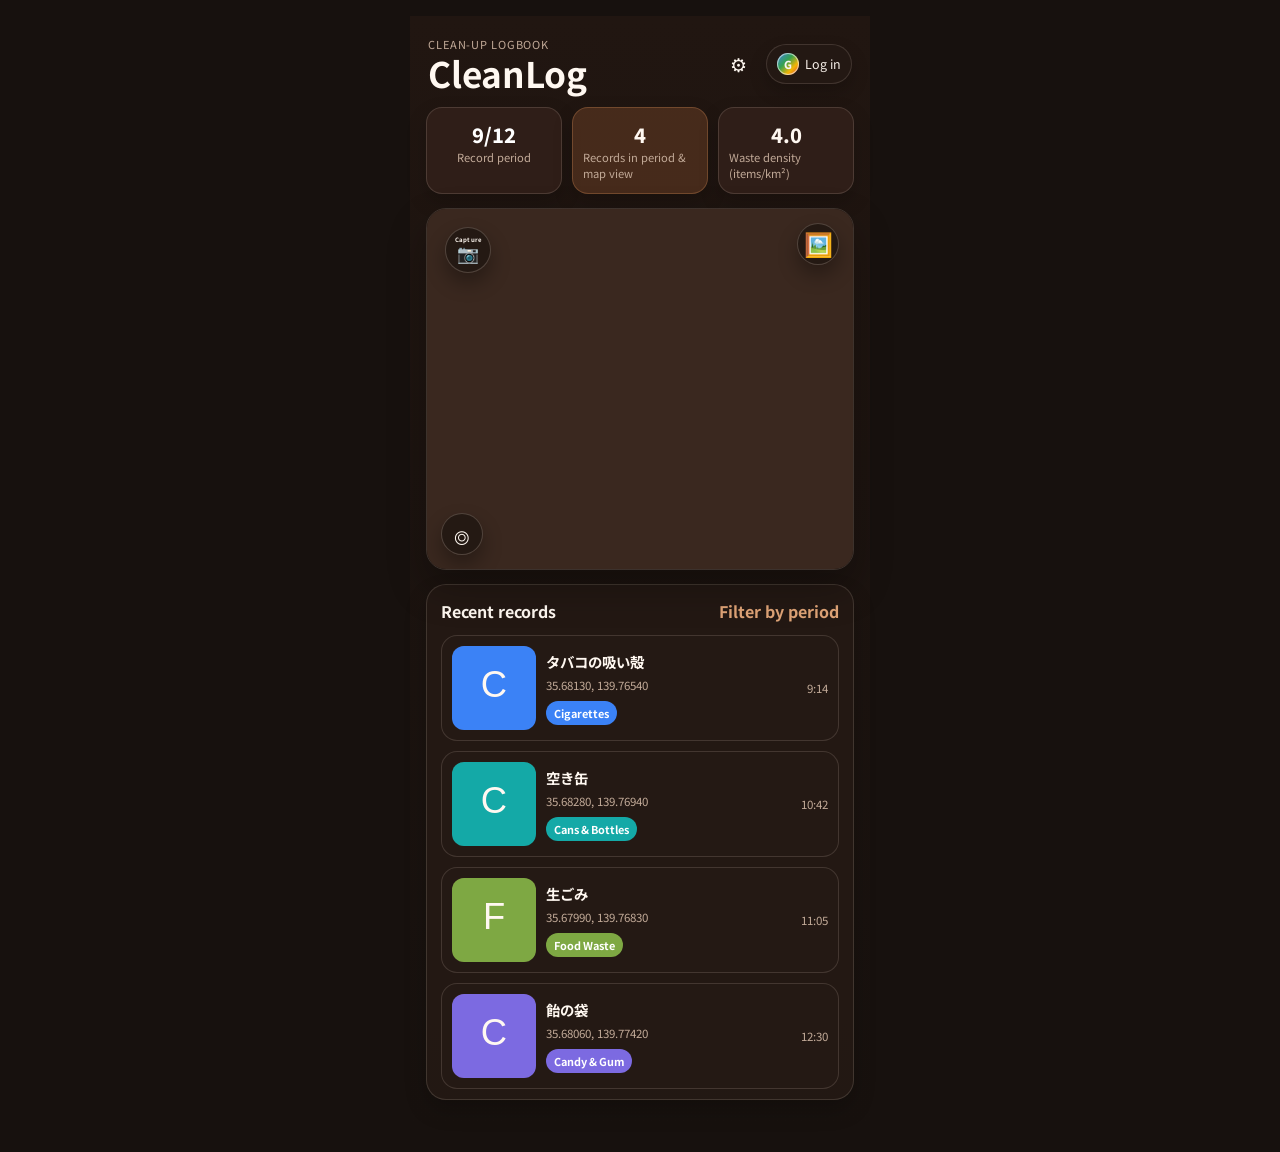
==== index.html @ 52cfd4c0 "Add a privacy policy page for the Google OAuth consent screen The consent screen's home page and pri" ====
<!DOCTYPE html>
<html lang="ja">
  <head>
    <meta charset="UTF-8" />
    <meta name="viewport" content="width=device-width, initial-scale=1.0, maximum-scale=1.0, user-scalable=no, viewport-fit=cover" />
    <title>CleanLog</title>
    <meta
      name="description"
      content="ごみ拾い記録をマップと写真で残す、スマホ向けのモバイルファーストアプリ"
    />
    <link rel="preconnect" href="https://fonts.googleapis.com" />
    <link rel="preconnect" href="https://fonts.gstatic.com" crossorigin />
    <link href="https://fonts.googleapis.com/css2?family=Noto+Sans+JP:wght@400;500;700;800&display=swap" rel="stylesheet" />
    <link
      rel="stylesheet"
      href="https://unpkg.com/leaflet@1.9.4/dist/leaflet.css"
      integrity="sha256-p4NxAoJBhIIN+hmNHrzRCf9tD/miZyoHS5obTRR9BMY="
      crossorigin=""
    />
    <link rel="stylesheet" href="styles.css" />
    <link rel="manifest" href="manifest.json" />
    <link rel="icon" type="image/png" sizes="32x32" href="icons/icon-32.png" />
    <link rel="apple-touch-icon" href="icons/icon-180.png" />
    <meta name="theme-color" content="#17110e" />
  </head>
  <body>
    <div class="app-shell">
      <header class="topbar">
        <div>
          <p class="eyebrow">ゴミ拾い記録帳</p>
          <h1>CleanLog</h1>
        </div>
        <div class="topbar-actions">
          <button id="settingsButton" class="icon-button" type="button" aria-label="設定を開く" title="設定">⚙</button>
          <button id="googleLoginButton" class="google-button" type="button">
            <span class="google-mark" aria-label="Google logo">
              <span class="google-mark-inner">G</span>
            </span>
            <span id="googleLoginText">ログイン</span>
          </button>
        </div>
      </header>

      <section class="summary-bar">
        <button id="dateRangeButton" class="summary-item summary-button" type="button" aria-label="期間を選択">
          <span id="dateRangeValue" class="value">9/12</span>
          <span class="label">記録期間</span>
        </button>
        <div class="summary-item accent">
          <span id="rangeCountValue" class="value">4</span>
          <span class="label">期間/地図中の数</span>
        </div>
        <div class="summary-item">
          <span id="densityValue" class="value">0.0</span>
          <span class="label">ごみ密度 (個/km²)</span>
        </div>
      </section>

      <section class="map-panel">
        <div id="map" aria-label="ごみ分布マップ"></div>
        <button id="addRecordButton" class="fab" type="button" aria-label="新しい記録を追加" title="新しい記録を追加">
          <span id="addRecordLabel" class="fab-label" aria-hidden="true">撮影</span>
          <span class="fab-icon" aria-hidden="true">📷</span>
        </button>
        <button id="locateButton" class="locate-button" type="button" aria-label="現在地を表示" title="現在地を表示">
          <span aria-hidden="true">⌾</span>
        </button>
        <button id="albumButton" class="album-button" type="button" aria-label="アルバムから写真を選択" title="アルバムから写真を選択">
          <span aria-hidden="true">🖼️</span>
        </button>
        <input id="albumInput" class="hidden-file-input" type="file" accept="image/*" />
      </section>

      <section class="list-panel">
        <div class="section-header compact">
          <h2>最近の記録</h2>
          <button type="button" class="text-button">期間指定</button>
        </div>
        <div id="recordList" class="record-list" aria-live="polite"></div>
      </section>
    </div>

    <aside id="detailSheet" class="detail-sheet hidden" aria-live="polite" aria-label="記録詳細">
      <div class="detail-sheet-header">
        <button id="closeDetail" class="close-detail" type="button" aria-label="閉じる">×</button>
      </div>
      <img id="detailImage" class="detail-image" src="" alt="ごみの写真" />
      <div class="detail-content">
        <span id="detailCategoryBadge" class="record-badge detail-badge">カテゴリ</span>
        <h3 id="detailTitle">記録タイトル</h3>
        <p id="detailPlace" class="detail-place">場所</p>
        <div class="detail-meta">
          <span id="detailDate">2026/09/12</span>
          <span id="detailTime">12:30</span>
        </div>
        <p id="detailNotes" class="detail-notes">
          写真と位置情報を元に、ゴミの状態と種類を記録しています。
        </p>
        <div class="detail-actions">
          <button id="editDetailButton" type="button" class="secondary-button">編集</button>
          <button id="deleteDetailButton" type="button" class="danger-button">削除</button>
        </div>
        <div id="detailEditForm" class="detail-edit-form hidden">
          <label class="field">
            <span id="detailCategoryLabel">種類</span>
            <select id="detailCategoryInput"></select>
          </label>
          <div class="datetime-location-row">
            <label class="field datetime-location-field">
              <span id="detailDateTimeLabel">撮影日時</span>
              <input id="detailDateTimeInput" type="datetime-local" />
            </label>
            <button id="useCurrentLocationForDetailButton" type="button" class="secondary-button datetime-location-button">現在位置を記録</button>
          </div>
          <p id="detailLocationStatusText" class="location-status hidden" role="status"></p>
          <div class="detail-edit-actions">
            <button id="updateDetailButton" type="button" class="primary-button">更新</button>
            <button id="cancelDetailEditButton" type="button" class="secondary-button">キャンセル</button>
          </div>
        </div>
      </div>
    </aside>

    <div id="recordModal" class="record-modal hidden" aria-modal="true" role="dialog" aria-labelledby="recordModalTitle">
      <div class="record-modal-card">
        <div class="record-modal-header">
          <h3 id="recordModalTitle">新しいごみ記録</h3>
          <button id="closeRecordModal" type="button" class="close-detail" aria-label="閉じる">×</button>
        </div>

        <form id="recordForm" class="record-form">
          <label class="field">
            <span>写真</span>
            <input id="photoInput" type="file" accept="image/*" capture="environment" />
            <img id="photoPreview" class="photo-preview hidden" src="" alt="撮影した写真のサムネイル" />
            <p id="locationHintText" class="location-hint">正確な位置情報が必要な場合は、端末のカメラアプリで撮影してから、地図上の🖼️ボタン(アルバムから選択)でその写真を選んでください。</p>
          </label>

          <label class="field">
            <span>種類</span>
            <select id="recordCategory">
              <option value="">種類を選択</option>
              <option value="tobacco">タバコ</option>
              <option value="can">缶・瓶</option>
              <option value="foodWaste">生ごみ</option>
              <option value="toy">おもちゃ</option>
              <option value="fireworks">花火</option>
              <option value="crumbs">食べかす</option>
              <option value="candy">飴・ガム</option>
            </select>
          </label>

          <div class="datetime-location-row">
            <label class="field datetime-location-field">
              <span>撮影日時</span>
              <input id="recordDateTime" type="datetime-local" />
            </label>
            <button id="useCurrentLocationForRecordButton" type="button" class="secondary-button datetime-location-button hidden">現在位置を記録</button>
          </div>
          <p id="locationStatusText" class="location-status hidden" role="status"></p>

          <div class="field">
            <span>保存先</span>
            <div class="drive-pill">Google Drive の CleanLog フォルダー</div>
          </div>

          <button id="saveRecordButton" type="submit" class="primary-button">Drive に保存</button>
        </form>
      </div>
    </div>

    <div id="accountModal" class="record-modal hidden" aria-modal="true" role="dialog" aria-labelledby="accountModalTitle">
      <div class="record-modal-card">
        <div class="record-modal-header">
          <h3 id="accountModalTitle">アカウント</h3>
          <button id="closeAccountModal" type="button" class="close-detail" aria-label="閉じる">×</button>
        </div>

        <p id="accountModalEmail" class="account-email"></p>

        <div class="account-actions">
          <button id="switchAccountButton" type="button" class="secondary-button">アカウントを切り替え</button>
          <button id="signOutButton" type="button" class="danger-button">ログアウト</button>
        </div>
      </div>
    </div>

    <div id="dateRangeModal" class="record-modal hidden" aria-modal="true" role="dialog" aria-labelledby="dateRangeTitle">
      <div class="record-modal-card">
        <div class="record-modal-header">
          <h3 id="dateRangeTitle">期間を選択</h3>
          <button id="closeDateRangeModal" type="button" class="close-detail" aria-label="閉じる">×</button>
        </div>

        <form id="dateRangeForm" class="record-form">
          <label class="field">
            <span>開始日</span>
            <input id="startDateInput" type="text" inputmode="numeric" readonly aria-label="開始日" />
            <div id="startCalendar" class="date-calendar hidden" role="dialog" aria-label="開始日のカレンダー"></div>
          </label>

          <label class="field">
            <span>終了日</span>
            <input id="endDateInput" type="text" inputmode="numeric" readonly aria-label="終了日" />
            <div id="endCalendar" class="date-calendar hidden" role="dialog" aria-label="終了日のカレンダー"></div>
          </label>

          <button type="submit" class="primary-button">この期間で表示</button>
        </form>
      </div>
    </div>

    <div id="settingsModal" class="record-modal hidden" aria-modal="true" role="dialog" aria-labelledby="settingsTitle">
      <div class="record-modal-card settings-card">
        <div class="record-modal-header">
          <div>
            <p class="eyebrow">CleanLog</p>
            <h3 id="settingsTitle">設定</h3>
          </div>
          <button id="closeSettingsModal" type="button" class="close-detail" aria-label="設定を閉じる">×</button>
        </div>

        <section class="settings-section language-section" aria-labelledby="languageSettingsTitle">
          <div class="section-header compact">
            <h4 id="languageSettingsTitle">言語/Language</h4>
            <select id="languageSelect" class="language-select" aria-label="言語/Language">
              <option value="ja">日本語</option>
              <option value="en">English</option>
            </select>
          </div>
        </section>

        <section class="settings-section" aria-labelledby="categorySettingsTitle">
          <div class="section-header compact">
            <h4 id="categorySettingsTitle">ごみの種類</h4>
            <span id="categoryCount" class="settings-count">7種類</span>
          </div>
          <div id="settingsCategoryList" class="settings-category-list"></div>
        </section>

        <form id="categoryForm" class="category-form">
          <label class="field">
            <span>新しい種類</span>
            <input id="categoryNameInput" type="text" maxlength="20" placeholder="例：段ボール" required />
          </label>
          <label class="color-field">
            <span>色</span>
            <input id="categoryColorInput" type="color" value="#a86b43" />
          </label>
          <button type="submit" class="primary-button">種類を追加</button>
        </form>

        <section class="settings-section install-section" aria-labelledby="installSettingsTitle">
          <h4 id="installSettingsTitle">デバイスへのインストール方法</h4>
          <p id="installDescription" class="install-description">下のQRコードをスマートフォンで読み取ってアクセスしてください。</p>
          <div class="qr-wrap">
            <img id="installQrCode" class="install-qr" src="" alt="アクセス先のQRコード" />
          </div>
          <p id="installUrl" class="install-url"></p>
          <div class="install-guide">
            <div class="install-guide-item">
              <strong id="androidInstallTitle">Android</strong>
              <p id="androidInstallText">Chromeでアクセスし、メニューから「ホーム画面に追加」または「アプリをインストール」を選択してください。</p>
            </div>
            <div class="install-guide-item">
              <strong id="iosInstallTitle">iPhone / iPad</strong>
              <p id="iosInstallText">Safariでアクセスし、共有ボタンから「ホーム画面に追加」を選択してください。</p>
            </div>
          </div>
        </section>

        <p class="privacy-link-row">
          <a id="privacyPolicyLink" class="privacy-link" href="privacy.html">プライバシーポリシー</a>
        </p>
      </div>
    </div>

    <script src="https://accounts.google.com/gsi/client" async defer></script>
    <script
      src="https://unpkg.com/leaflet@1.9.4/dist/leaflet.js"
      integrity="sha256-20nQCchB9co0qIjJZRGuk2/Z9VM+kNiyxNV1lvTlZBo="
      crossorigin=""
    ></script>
    <script src="https://cdn.jsdelivr.net/npm/exifr@7.1.3/dist/lite.umd.js"></script>
    <script src="app.js"></script>
  </body>
</html>
---- styles.css ----
:root {
  --surface: #241914;
  --text: #fff8f1;
  --muted: #c2aa98;
  --line: rgba(255, 235, 218, 0.14);
  --green: #a86b43;
  --green-strong: #74452e;
  --green-soft: rgba(133, 78, 43, 0.3);
  --shadow: 0 18px 38px rgba(0, 0, 0, 0.28);
  --danger: #e56d53;
  --amber: #e1a43a;
  --panel-radius: 20px;
}

* {
  box-sizing: border-box;
}

html {
  background: linear-gradient(180deg, #17110e 0%, #261812 100%);
  overflow-x: hidden;
}

body {
  margin: 0;
  font-family: "Noto Sans JP", sans-serif;
  background: #17110e;
  color: var(--text);
  overflow-x: hidden;
}

button {
  font: inherit;
}

.app-shell {
  width: min(100%, 460px);
  min-height: 100vh;
  margin: 0 auto;
  padding: max(16px, env(safe-area-inset-top)) 16px max(28px, env(safe-area-inset-bottom));
  background: linear-gradient(180deg, #211611 0%, #17110e 100%);
  display: flex;
  flex-direction: column;
  gap: 14px;
}

.app-shell > * {
  /* Flex items default to min-width: auto, which lets a child's own
     content (e.g. nested grid text) force it wider than the viewport
     instead of shrinking to fit. */
  min-width: 0;
}

.topbar {
  min-width: 0;
  display: grid;
  grid-template-columns: minmax(0, 1fr) minmax(0, auto);
  align-items: center;
  padding: 4px 2px 0;
}

.topbar > div:first-child {
  min-width: 0;
}

.topbar-actions {
  min-width: 0;
  flex: 0 1 auto;
  display: flex;
  align-items: center;
  gap: 8px;
}

.icon-button {
  width: 40px;
  height: 40px;
  border: none;
  border-radius: 0;
  background: transparent;
  color: var(--text);
  font-size: 1.2rem;
  line-height: 1;
  cursor: pointer;
}

.icon-button:hover,
.icon-button:focus-visible {
  background: transparent;
  color: #e0a477;
}

.eyebrow {
  margin: 0;
  font-size: 11px;
  letter-spacing: 0.08em;
  color: var(--muted);
  text-transform: uppercase;
}

h1 {
  min-width: 0;
  white-space: nowrap;
  margin: 2px 0 0;
  font-size: clamp(1.45rem, 4vw, 2.2rem);
  line-height: 1.1;
}

.google-button {
  flex: 0 1 auto;
  min-width: 0;
  border: 1px solid var(--line);
  background: var(--surface);
  color: var(--text);
  border-radius: 999px;
  padding: 8px 10px;
  display: inline-flex;
  align-items: center;
  gap: 6px;
  font-size: 0.78rem;
  white-space: nowrap;
  box-shadow: 0 8px 18px rgba(0, 0, 0, 0.2);
}

#googleLoginText {
  min-width: 0;
  overflow: hidden;
  text-overflow: ellipsis;
}

.google-mark {
  width: 22px;
  height: 22px;
  display: inline-flex;
  align-items: center;
  justify-content: center;
  border-radius: 50%;
  background: linear-gradient(135deg, #4285f4, #34a853 40%, #fbbc05 70%, #ea4335);
  box-shadow: inset 0 0 0 1px rgba(255,255,255,0.6);
}

.google-mark-inner {
  color: white;
  font-weight: 800;
  font-size: 11px;
  line-height: 1;
}

.summary-bar {
  display: grid;
  grid-template-columns: repeat(3, minmax(0, 1fr));
  gap: 10px;
}

.summary-item {
  background: rgba(48, 32, 25, 0.96);
  border: 1px solid var(--line);
  border-radius: 16px;
  padding: 12px 10px;
  display: flex;
  flex-direction: column;
  align-items: center;
  box-shadow: 0 8px 20px rgba(0, 0, 0, 0.18);
}

.summary-button {
  border: 1px solid var(--line);
  background: rgba(48, 32, 25, 0.96);
  color: #ffffff;
  cursor: pointer;
}

.summary-item.accent {
  background: rgba(113, 67, 40, 0.48);
  border-color: rgba(190, 125, 79, 0.36);
}

.value {
  font-size: 1.25rem;
  font-weight: 800;
}

.label {
  font-size: 0.7rem;
  color: var(--muted);
}

.map-panel {
  position: relative;
  border-radius: var(--panel-radius);
  overflow: hidden;
  box-shadow: var(--shadow);
  border: 1px solid var(--line);
  min-height: 360px;
}

#map {
  height: 360px;
  width: 100%;
  background: #3a281f;
}

.leaflet-control-attribution {
  font-size: 10px;
}

.fab {
  position: absolute;
  left: 18px;
  top: 18px;
  width: 46px;
  height: 46px;
  border: 1px solid rgba(255, 235, 218, 0.2);
  border-radius: 50%;
  background: rgba(36, 25, 20, 0.94);
  color: #fff8f1;
  line-height: 1;
  display: flex;
  flex-direction: column;
  align-items: center;
  justify-content: center;
  gap: 1px;
  padding: 0;
  box-shadow: 0 10px 20px rgba(0, 0, 0, 0.32);
  z-index: 500;
}

.fab-label {
  font-size: 6px;
  font-weight: 700;
  line-height: 1;
  letter-spacing: 0.01em;
  white-space: nowrap;
}

.fab-icon {
  display: block;
  font-size: 1.1rem;
  line-height: 1;
}

.fab:hover,
.fab:focus-visible {
  background: #74452e;
}

.locate-button {
  position: absolute;
  left: 14px;
  bottom: 14px;
  width: 42px;
  height: 42px;
  border: 1px solid rgba(255, 235, 218, 0.2);
  border-radius: 50%;
  background: rgba(36, 25, 20, 0.94);
  color: #fff8f1;
  font-size: 1.6rem;
  line-height: 1;
  display: flex;
  align-items: center;
  justify-content: center;
  padding: 0;
  box-shadow: 0 10px 20px rgba(0, 0, 0, 0.32);
  z-index: 500;
}

.locate-button:hover,
.locate-button:focus-visible {
  background: #74452e;
}

.album-button {
  position: absolute;
  right: 14px;
  top: 14px;
  width: 42px;
  height: 42px;
  border: 1px solid rgba(255, 235, 218, 0.2);
  border-radius: 50%;
  background: rgba(36, 25, 20, 0.94);
  color: #fff8f1;
  font-size: 1.45rem;
  line-height: 1;
  display: flex;
  align-items: center;
  justify-content: center;
  padding: 0;
  box-shadow: 0 10px 20px rgba(0, 0, 0, 0.32);
  z-index: 500;
}

.album-button:hover,
.album-button:focus-visible {
  background: #74452e;
}

.hidden-file-input {
  display: none;
}

.list-panel {
  background: rgba(36, 25, 20, 0.96);
  border: 1px solid var(--line);
  border-radius: var(--panel-radius);
  padding: 14px 14px 10px;
  box-shadow: 0 10px 22px rgba(0, 0, 0, 0.2);
}

.section-header {
  display: flex;
  justify-content: space-between;
  align-items: center;
  margin-bottom: 10px;
}

.section-header h2 {
  margin: 0;
  font-size: 1rem;
}

.compact {
  margin-bottom: 12px;
}

.text-button {
  border: none;
  background: transparent;
  color: #e0a477;
  font-weight: 700;
  padding: 0;
}

.color-dot {
  width: 10px;
  height: 10px;
  border-radius: 50%;
  display: inline-block;
}

.record-list {
  display: flex;
  flex-direction: column;
  gap: 10px;
}

.record-item {
  background: var(--surface);
  border: 1px solid var(--line);
  border-radius: 16px;
  padding: 10px;
  display: grid;
  grid-template-columns: 84px 1fr auto;
  gap: 10px;
  align-items: center;
}

.record-photo {
  width: 84px;
  height: 84px;
  border-radius: 12px;
  object-fit: cover;
  background: linear-gradient(135deg, #4a3023, #241712);
}

.photo-preview {
  display: block;
  width: 100%;
  max-height: 220px;
  margin-top: 6px;
  border-radius: 14px;
  object-fit: cover;
  border: 1px solid var(--line);
}

.photo-preview.hidden {
  display: none;
}

.location-status {
  margin: 8px 0 0;
  font-size: 0.74rem;
  line-height: 1.5;
  color: var(--muted);
}

.location-status.error {
  color: var(--danger);
}

.location-status.approximate {
  color: var(--amber);
}

.location-status.hidden {
  display: none;
}

.location-hint {
  margin: 6px 0 0;
  font-size: 0.68rem;
  line-height: 1.5;
  color: var(--muted);
  opacity: 0.85;
}

.record-main {
  min-width: 0;
}

.record-title {
  margin: 0 0 5px;
  font-size: 0.9rem;
  font-weight: 700;
}

.record-meta,
.record-time {
  color: var(--muted);
  font-size: 0.72rem;
}

.record-time {
  text-align: right;
}

.record-badge {
  display: inline-flex;
  align-items: center;
  padding: 4px 8px;
  border-radius: 999px;
  margin-top: 8px;
  font-size: 0.68rem;
  font-weight: 700;
  color: #fff;
}

.custom-marker {
  position: relative;
  display: flex;
  align-items: center;
  justify-content: center;
  width: 22px;
  height: 22px;
  border-radius: 50%;
  border: 2px solid rgba(255, 255, 255, 0.9);
  box-shadow: 0 10px 16px rgba(15, 24, 18, 0.18);
  color: white;
  font-size: 0.7rem;
  font-weight: 700;
}

.leaflet-popup-content-wrapper,
.leaflet-popup-tip {
  background: rgba(43, 29, 23, 0.98);
  color: var(--text);
  box-shadow: 0 18px 28px rgba(0, 0, 0, 0.36);
}

.record-popup {
  min-width: 180px;
  max-width: 220px;
  font-family: "Noto Sans JP", sans-serif;
}

.record-popup img {
  width: 100%;
  height: 110px;
  object-fit: cover;
  border-radius: 10px;
  margin-bottom: 8px;
  display: block;
}

.record-popup h4 {
  margin: 0 0 4px;
  font-size: 0.82rem;
}

.record-popup p {
  margin: 0;
  font-size: 0.7rem;
  color: var(--muted);
}

.popup-detail-button {
  width: 100%;
  margin-top: 10px;
  border: none;
  border-radius: 10px;
  background: linear-gradient(135deg, var(--green), var(--green-strong));
  color: white;
  padding: 8px 10px;
  font-weight: 700;
  font-size: 0.72rem;
}

.detail-sheet {
  position: fixed;
  left: 50%;
  bottom: 0;
  transform: translateX(-50%);
  width: min(100%, 460px);
  background: rgba(36, 25, 20, 0.99);
  border-radius: 24px 24px 0 0;
  box-shadow: 0 -22px 40px rgba(0, 0, 0, 0.42);
  border: 1px solid var(--line);
  z-index: 1100;
  overflow: hidden;
}

.record-modal {
  position: fixed;
  inset: 0;
  background: rgba(0, 0, 0, 0.62);
  display: flex;
  align-items: flex-end;
  justify-content: center;
  z-index: 1200;
}

.record-modal.hidden,
.detail-sheet.hidden {
  display: none;
}

.record-modal-card {
  width: min(100%, 460px);
  background: #241914;
  border-radius: 24px 24px 0 0;
  padding: 16px 16px 30px;
  box-shadow: 0 -18px 36px rgba(0, 0, 0, 0.42);
}

.settings-card {
  max-height: min(86vh, 720px);
  overflow-y: auto;
}

.settings-card .eyebrow {
  margin-bottom: 2px;
}

.settings-card h3 {
  margin: 0;
}

.settings-section {
  border-top: 1px solid var(--line);
  padding-top: 14px;
}

.language-section {
  margin-top: 16px;
}

.language-select {
  width: auto;
  border: 1px solid var(--line);
  border-radius: 8px;
  background: #17110e;
  color: var(--text);
  padding: 7px 10px;
  color-scheme: dark;
}

.install-section h4 {
  margin: 0;
  font-size: 0.95rem;
}

.install-description,
.install-url,
.install-guide-item p {
  color: var(--muted);
  font-size: 0.75rem;
  line-height: 1.55;
}

.install-description {
  margin: 8px 0 12px;
}

.qr-wrap {
  width: 168px;
  height: 168px;
  margin: 0 auto;
  padding: 8px;
  border-radius: 12px;
  background: #fff;
}

.install-qr {
  display: block;
  width: 100%;
  height: 100%;
  object-fit: contain;
}

.install-url {
  margin: 8px 0 14px;
  overflow-wrap: anywhere;
  text-align: center;
}

.install-guide {
  display: grid;
  gap: 10px;
}

.install-guide-item {
  padding: 10px 12px;
  border: 1px solid var(--line);
  border-radius: 12px;
  background: #17110e;
}

.install-guide-item strong {
  color: var(--text);
  font-size: 0.8rem;
}

.install-guide-item p {
  margin: 4px 0 0;
}

.privacy-link-row {
  margin: 16px 0 0;
  text-align: center;
}

.privacy-link {
  color: var(--muted);
  font-size: 0.75rem;
}

.settings-section h4 {
  margin: 0;
  font-size: 0.95rem;
}

.settings-count {
  color: var(--muted);
  font-size: 0.72rem;
}

.settings-category-list {
  display: grid;
  gap: 8px;
}

.settings-category-item {
  display: flex;
  align-items: center;
  gap: 10px;
  padding: 10px 12px;
  border: 1px solid var(--line);
  border-radius: 12px;
  background: #17110e;
}

.settings-category-item .color-dot {
  flex: 0 0 auto;
}

.settings-category-item.editing {
  display: grid;
  grid-template-columns: minmax(0, 1fr) auto;
}

.category-edit-input {
  min-width: 0;
  width: 100%;
  border: 1px solid var(--line);
  border-radius: 8px;
  background: #241914;
  color: var(--text);
  padding: 8px 10px;
  font: inherit;
}

.category-edit-color {
  width: 38px;
  height: 36px;
  padding: 3px;
  border: 1px solid var(--line);
  border-radius: 8px;
  background: #17110e;
}

.category-edit-actions {
  grid-column: 1 / -1;
  display: flex;
  justify-content: flex-end;
  gap: 6px;
}

.category-edit-actions button {
  border: 1px solid var(--line);
  border-radius: 8px;
  background: #302019;
  color: var(--text);
  padding: 6px 10px;
  font-size: 0.72rem;
  cursor: pointer;
}

.category-edit-actions .category-edit-save {
  background: #2f9b62;
}

.category-edit-actions .category-edit-delete {
  background: #a8443d;
  border-color: rgba(255, 170, 160, 0.28);
}

.settings-category-name {
  flex: 1;
  font-size: 0.82rem;
  font-weight: 700;
}

.category-form {
  display: grid;
  grid-template-columns: 1fr auto;
  gap: 10px;
  margin-top: 16px;
  padding-top: 16px;
  border-top: 1px solid var(--line);
}

.category-form .primary-button {
  grid-column: 1 / -1;
}

.color-field {
  display: flex;
  flex-direction: column;
  gap: 6px;
  color: var(--muted);
  font-size: 0.8rem;
}

.color-field input {
  width: 58px;
  height: 44px;
  padding: 4px;
  border: 1px solid var(--line);
  border-radius: 10px;
  background: #17110e;
}

.record-modal-header {
  display: flex;
  justify-content: space-between;
  align-items: center;
  margin-bottom: 16px;
}

.record-modal-header h3 {
  margin: 0;
  font-size: 1.1rem;
}

.record-form {
  display: flex;
  flex-direction: column;
  gap: 12px;
}

.account-email {
  margin: 0 0 16px;
  color: var(--muted);
  font-size: 0.82rem;
  overflow-wrap: anywhere;
}

.account-actions {
  display: flex;
  flex-direction: column;
  gap: 8px;
}

.field {
  display: flex;
  flex-direction: column;
  gap: 6px;
  font-size: 0.8rem;
  color: var(--muted);
}

.field input,
.field select {
  width: 100%;
  border: 1px solid var(--line);
  border-radius: 12px;
  background: #17110e;
  color: var(--text);
  color-scheme: dark;
  accent-color: var(--green);
  padding: 12px 14px;
  font-family: inherit;
  /* iOS Safari auto-zooms into any input/select with a computed font-size
     under 16px, so this can't just inherit the 0.8rem .field size. */
  font-size: 16px;
}

.date-calendar {
  margin-top: 6px;
  padding: 12px;
  border: 1px solid rgba(190, 125, 79, 0.34);
  border-radius: 14px;
  background: #17110e;
  color: var(--text);
  box-shadow: 0 12px 24px rgba(0, 0, 0, 0.24);
}

.date-calendar.hidden {
  display: none;
}

.calendar-header,
.calendar-weekdays,
.calendar-grid {
  display: grid;
  grid-template-columns: repeat(7, minmax(0, 1fr));
  gap: 4px;
}

.calendar-header {
  grid-template-columns: auto 1fr auto;
  align-items: center;
  margin-bottom: 10px;
}

.calendar-title {
  text-align: center;
  font-size: 0.82rem;
  font-weight: 800;
}

.calendar-nav,
.calendar-day {
  border: none;
  color: var(--text);
  background: transparent;
  border-radius: 8px;
  cursor: pointer;
}

.calendar-nav {
  width: 30px;
  height: 30px;
  color: #e0a477;
  font-size: 1.1rem;
}

.calendar-nav:hover,
.calendar-day:hover {
  background: rgba(168, 107, 67, 0.26);
}

.calendar-weekdays {
  margin-bottom: 4px;
  color: var(--muted);
  font-size: 0.65rem;
  text-align: center;
}

.calendar-day {
  min-height: 32px;
  font-size: 0.75rem;
}

.calendar-day.selected {
  background: #a86b43;
  color: #fff;
  font-weight: 800;
}

.drive-pill {
  background: var(--green-soft);
  border: 1px solid rgba(43, 156, 106, 0.14);
  border-radius: 12px;
  padding: 12px 14px;
  color: var(--green-strong);
  font-weight: 700;
}

.primary-button {
  margin-top: 6px;
  border: none;
  border-radius: 14px;
  background: linear-gradient(135deg, var(--green), var(--green-strong));
  color: white;
  font-weight: 800;
  padding: 14px 18px;
}

.detail-sheet-header {
  display: flex;
  justify-content: flex-end;
  padding: 10px 12px 0;
}

.close-detail {
  width: 32px;
  height: 32px;
  border: none;
  border-radius: 50%;
  background: rgba(220, 238, 224, 0.1);
  font-size: 1.4rem;
  line-height: 1;
  color: var(--text);
}

.detail-image {
  display: block;
  width: calc(100% - 24px);
  margin: 8px auto 0;
  height: 220px;
  border-radius: 18px;
  object-fit: cover;
}

.detail-content {
  padding: 14px 16px 26px;
}

.detail-badge {
  margin-top: 0;
}

.detail-content h3 {
  margin: 10px 0 6px;
  font-size: 1.2rem;
}

.detail-place {
  margin: 0;
  color: var(--muted);
  font-size: 0.82rem;
}

.detail-meta {
  display: flex;
  justify-content: space-between;
  gap: 8px;
  margin-top: 12px;
  color: var(--muted);
  font-size: 0.75rem;
}

.detail-notes {
  margin-top: 14px;
  font-size: 0.82rem;
  line-height: 1.6;
  color: var(--text);
}

.detail-actions,
.detail-edit-actions {
  display: flex;
  gap: 8px;
  margin-top: 16px;
}

.detail-actions button,
.detail-edit-actions button {
  flex: 1;
}

.secondary-button,
.danger-button {
  border: 1px solid var(--line);
  border-radius: 12px;
  padding: 11px 14px;
  color: var(--text);
  font-weight: 700;
  cursor: pointer;
}

.secondary-button {
  background: #302019;
}

.danger-button {
  background: #a8443d;
  border-color: rgba(255, 170, 160, 0.28);
}

.detail-edit-form {
  margin-top: 16px;
  padding-top: 16px;
  border-top: 1px solid var(--line);
}

/* Grid rather than flex: minmax(0, 1fr) forces the datetime column to give
   way to the button no matter how wide iOS Safari decides the native
   datetime-local control "wants" to be (its intrinsic width was overflowing
   the flex version and rendering underneath the button on real devices). */
.datetime-location-row {
  display: grid;
  grid-template-columns: minmax(0, 1fr) auto;
  align-items: end;
  gap: 8px;
}

.datetime-location-field {
  min-width: 0;
  overflow: hidden;
}

.datetime-location-field input {
  /* Font-size stays at the 16px .field input default - anything smaller
     makes iOS Safari auto-zoom the page when this field is focused. */
  display: block;
  width: 100%;
  min-width: 0;
  max-width: 100%;
  min-height: 44px;
  padding: 10px 6px;
  -webkit-appearance: none;
  appearance: none;
}

.datetime-location-field input::-webkit-date-and-time-value {
  text-align: left;
  min-height: 1.2em;
}

.datetime-location-button {
  white-space: nowrap;
  padding: 10px 12px;
  font-size: 0.72rem;
}

.datetime-location-button.hidden {
  display: none;
}

.detail-edit-form.hidden {
  display: none;
}

.leaflet-container {
  font: inherit;
}

@media (min-width: 500px) {
  body {
    padding: 16px 0 24px;
  }
}

@media (max-width: 380px) {
  h1 {
    font-size: 1.55rem;
  }

  .topbar-actions {
    gap: 4px;
  }

  .icon-button {
    width: 36px;
    height: 36px;
  }

  .google-button {
    padding: 7px 8px;
    gap: 5px;
    font-size: 0.72rem;
  }

  .google-mark {
    width: 20px;
    height: 20px;
  }
}
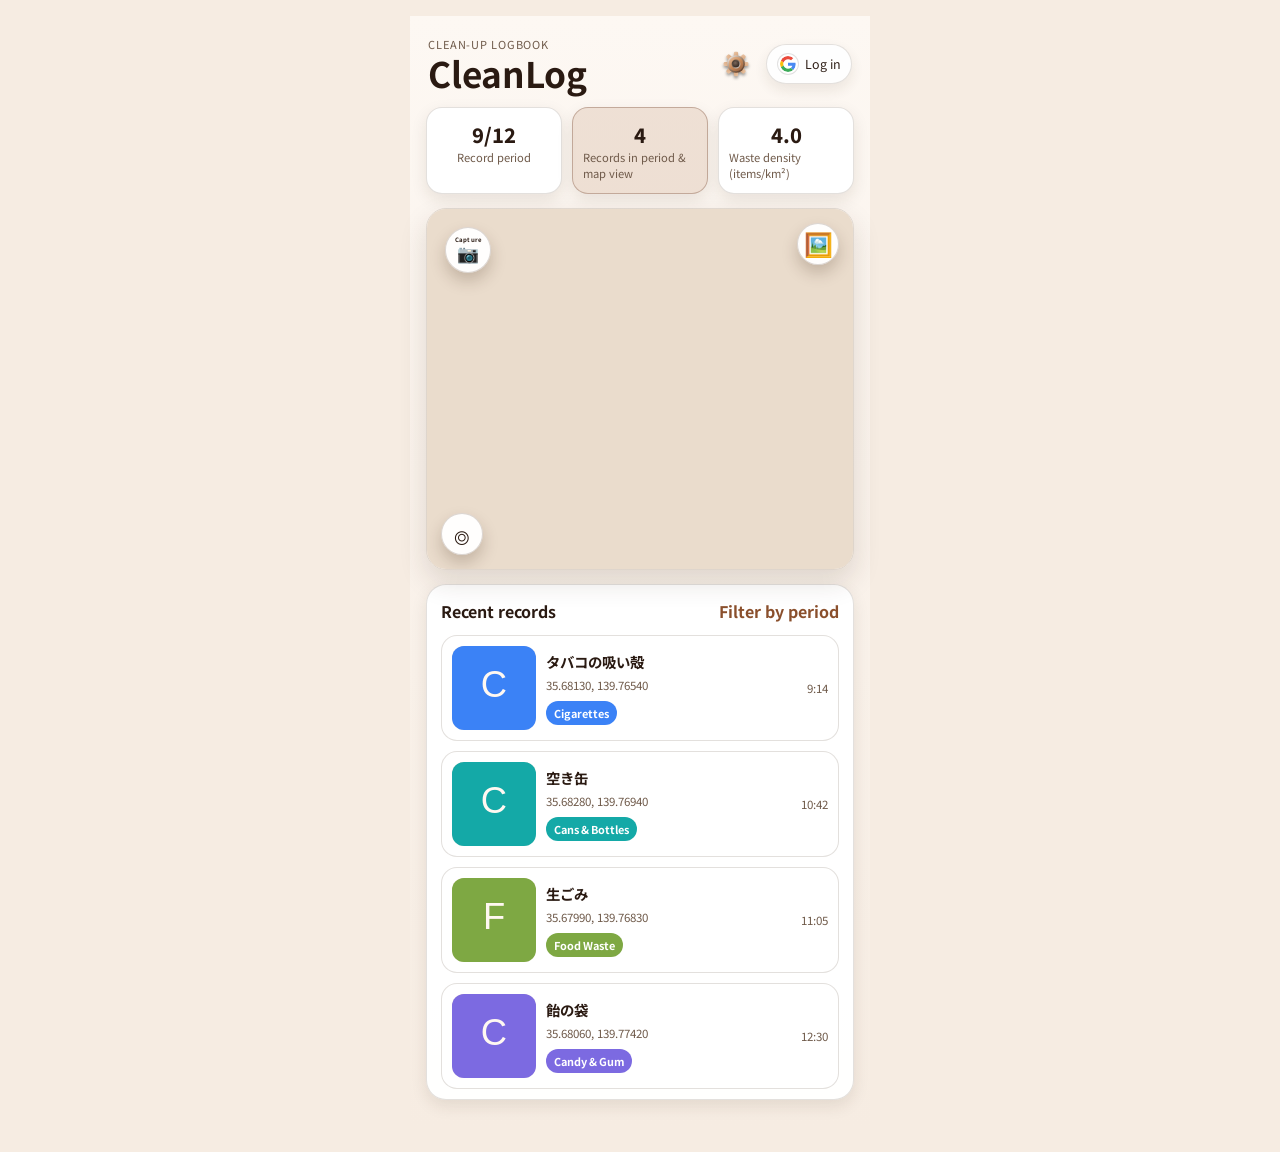
==== commit a7efb202: "Add light/dark theme setting, 3D gear icon, and official Google logo - Colors moved into CSS variabl" ====
--- a/index.html
+++ b/index.html
@@ -22,6 +22,29 @@
     <link rel="icon" type="image/png" sizes="32x32" href="icons/icon-32.png" />
     <link rel="apple-touch-icon" href="icons/icon-180.png" />
     <meta name="theme-color" content="#17110e" />
+    <script>
+      // 選んだ配色を、画面が描かれる前に反映する（ちらつき防止）。app.js の設定からも使う
+      window.cleanlogApplyTheme = function (pref) {
+        var root = document.documentElement;
+        if (pref === 'light' || pref === 'dark') root.setAttribute('data-theme', pref);
+        else root.removeAttribute('data-theme');
+        var dark = pref === 'dark' || (pref !== 'light' && window.matchMedia('(prefers-color-scheme: dark)').matches);
+        var meta = document.querySelector('meta[name="theme-color"]');
+        if (meta) meta.setAttribute('content', dark ? '#17110e' : '#f6ece2');
+      };
+      (function () {
+        var pref = 'auto';
+        try { pref = localStorage.getItem('cleanlog-theme') || 'auto'; } catch (e) {}
+        window.cleanlogApplyTheme(pref);
+        try {
+          window.matchMedia('(prefers-color-scheme: dark)').addEventListener('change', function () {
+            var p = 'auto';
+            try { p = localStorage.getItem('cleanlog-theme') || 'auto'; } catch (e) {}
+            window.cleanlogApplyTheme(p);
+          });
+        } catch (e) {}
+      })();
+    </script>
   </head>
   <body>
     <div class="app-shell">
@@ -31,10 +54,50 @@
           <h1>CleanLog</h1>
         </div>
         <div class="topbar-actions">
-          <button id="settingsButton" class="icon-button" type="button" aria-label="設定を開く" title="設定">⚙</button>
+          <button id="settingsButton" class="icon-button" type="button" aria-label="設定を開く" title="設定">
+            <svg class="gear" width="28" height="28" viewBox="0 0 24 24" aria-hidden="true">
+              <defs>
+                <linearGradient id="gearFace" gradientUnits="userSpaceOnUse" x1="4" y1="2" x2="20" y2="22">
+                  <stop offset="0" style="stop-color: var(--gear-light)" />
+                  <stop offset="0.5" style="stop-color: var(--gear-mid)" />
+                  <stop offset="1" style="stop-color: var(--gear-dark)" />
+                </linearGradient>
+                <linearGradient id="gearRaised" gradientUnits="userSpaceOnUse" x1="6" y1="5" x2="18" y2="19">
+                  <stop offset="0" stop-color="#ffffff" stop-opacity="0.85" />
+                  <stop offset="1" stop-color="#000000" stop-opacity="0.35" />
+                </linearGradient>
+                <linearGradient id="gearSunken" gradientUnits="userSpaceOnUse" x1="9" y1="9" x2="15" y2="15">
+                  <stop offset="0" stop-color="#000000" stop-opacity="0.5" />
+                  <stop offset="1" stop-color="#ffffff" stop-opacity="0.7" />
+                </linearGradient>
+                <radialGradient id="gearHole" cx="0.4" cy="0.35" r="0.8">
+                  <stop offset="0" style="stop-color: var(--gear-hole-light)" />
+                  <stop offset="1" style="stop-color: var(--gear-hole-dark)" />
+                </radialGradient>
+              </defs>
+              <g fill="url(#gearFace)">
+                <rect x="10.2" y="1.4" width="3.6" height="5.4" rx="1.1" />
+                <rect x="10.2" y="1.4" width="3.6" height="5.4" rx="1.1" transform="rotate(45 12 12)" />
+                <rect x="10.2" y="1.4" width="3.6" height="5.4" rx="1.1" transform="rotate(90 12 12)" />
+                <rect x="10.2" y="1.4" width="3.6" height="5.4" rx="1.1" transform="rotate(135 12 12)" />
+                <rect x="10.2" y="1.4" width="3.6" height="5.4" rx="1.1" transform="rotate(180 12 12)" />
+                <rect x="10.2" y="1.4" width="3.6" height="5.4" rx="1.1" transform="rotate(225 12 12)" />
+                <rect x="10.2" y="1.4" width="3.6" height="5.4" rx="1.1" transform="rotate(270 12 12)" />
+                <rect x="10.2" y="1.4" width="3.6" height="5.4" rx="1.1" transform="rotate(315 12 12)" />
+                <circle cx="12" cy="12" r="7.6" />
+              </g>
+              <circle cx="12" cy="12" r="6.9" fill="none" stroke="url(#gearRaised)" stroke-width="1.2" />
+              <circle cx="12" cy="12" r="3.3" fill="url(#gearHole)" stroke="url(#gearSunken)" stroke-width="1" />
+            </svg>
+          </button>
           <button id="googleLoginButton" class="google-button" type="button">
             <span class="google-mark" aria-label="Google logo">
-              <span class="google-mark-inner">G</span>
+              <svg class="google-mark-inner" viewBox="0 0 48 48" aria-hidden="true" focusable="false">
+                <path fill="#EA4335" d="M24 9.5c3.54 0 6.71 1.22 9.21 3.6l6.85-6.85C35.9 2.38 30.47 0 24 0 14.62 0 6.51 5.38 2.56 13.22l7.98 6.19C12.43 13.72 17.74 9.5 24 9.5z" />
+                <path fill="#4285F4" d="M46.98 24.55c0-1.57-.15-3.09-.38-4.55H24v9.02h12.94c-.58 2.96-2.26 5.48-4.78 7.18l7.73 6c4.51-4.18 7.09-10.36 7.09-17.65z" />
+                <path fill="#FBBC05" d="M10.53 28.59c-.48-1.45-.76-2.99-.76-4.59s.27-3.14.76-4.59l-7.98-6.19C.92 16.46 0 20.12 0 24c0 3.88.92 7.54 2.56 10.78l7.97-6.19z" />
+                <path fill="#34A853" d="M24 48c6.48 0 11.93-2.13 15.89-5.81l-7.73-6c-2.15 1.45-4.92 2.3-8.16 2.3-6.26 0-11.57-4.22-13.47-9.91l-7.98 6.19C6.51 42.62 14.62 48 24 48z" />
+              </svg>
             </span>
             <span id="googleLoginText">ログイン</span>
           </button>
@@ -230,6 +293,17 @@
           </div>
         </section>
 
+        <section class="settings-section" aria-labelledby="themeSettingsTitle">
+          <div class="section-header compact">
+            <h4 id="themeSettingsTitle">画面の配色</h4>
+            <select id="themeSelect" class="language-select" aria-label="画面の配色">
+              <option value="auto">自動（端末の設定に合わせる）</option>
+              <option value="light">ライト</option>
+              <option value="dark">ダーク</option>
+            </select>
+          </div>
+        </section>
+
         <section class="settings-section" aria-labelledby="categorySettingsTitle">
           <div class="section-header compact">
             <h4 id="categorySettingsTitle">ごみの種類</h4>
--- a/styles.css
+++ b/styles.css
@@ -1,5 +1,73 @@
 :root {
+  --page-top: #f6ece2;
+  --page-bottom: #fbf6f0;
+  --shell-top: #fdf8f3;
+  --shell-bottom: #f6ece2;
+  --surface: #ffffff;
+  --surface-glass: rgba(255, 255, 255, 0.97);
+  --input-bg: #f7efe7;
+  --panel: #ffffff;
+  --panel-strong: #efe3d6;
+  --panel-accent: rgba(168, 107, 67, 0.16);
+  --panel-accent-line: rgba(116, 69, 46, 0.35);
+  --map-bg: #eadccc;
+  --float-bg: rgba(255, 255, 255, 0.96);
+  --float-line: rgba(60, 35, 20, 0.18);
+  --float-hover: #ecd9c7;
+  --float-shadow: 0 8px 16px rgba(60, 35, 20, 0.22);
+  --photo-a: #e6d3c0;
+  --photo-b: #f6ece2;
+  --link: #8a4f2c;
+  --close-bg: rgba(60, 35, 20, 0.08);
+  --text: #2a1a12;
+  --muted: #6f5a4a;
+  --line: rgba(60, 35, 20, 0.14);
+  --green: #a86b43;
+  --green-strong: #74452e;
+  --green-soft: rgba(133, 78, 43, 0.22);
+  --shadow: 0 12px 28px rgba(60, 35, 20, 0.14);
+  --shadow-sm: 0 6px 16px rgba(60, 35, 20, 0.1);
+  --sheet-shadow: 0 -14px 32px rgba(60, 35, 20, 0.22);
+  --danger: #c4472f;
+  --amber: #9a6500;
+  --gear-light: #f6dcc4;
+  --gear-mid: #c98b5a;
+  --gear-dark: #74452e;
+  --gear-hole-light: #78665a;
+  --gear-hole-dark: #1c120d;
+  --scheme: light;
+  --panel-radius: 20px;
+  color-scheme: light dark;
+}
+
+/* 配色は、設定で「ライト」「ダーク」を選ぶとその配色に固定（data-theme）。「自動」は端末の設定に従う。
+   ダークの色は2か所に同じものを書く必要があるので、変えるときは両方そろえる */
+:root[data-theme='light'] {
+  color-scheme: light;
+}
+
+:root[data-theme='dark'] {
+  color-scheme: dark;
+  --page-top: #17110e;
+  --page-bottom: #261812;
+  --shell-top: #211611;
+  --shell-bottom: #17110e;
   --surface: #241914;
+  --surface-glass: rgba(36, 25, 20, 0.97);
+  --input-bg: #17110e;
+  --panel: rgba(48, 32, 25, 0.96);
+  --panel-strong: #302019;
+  --panel-accent: rgba(113, 67, 40, 0.48);
+  --panel-accent-line: rgba(190, 125, 79, 0.36);
+  --map-bg: #3a281f;
+  --float-bg: rgba(36, 25, 20, 0.94);
+  --float-line: rgba(255, 235, 218, 0.2);
+  --float-hover: #74452e;
+  --float-shadow: 0 10px 20px rgba(0, 0, 0, 0.32);
+  --photo-a: #4a3023;
+  --photo-b: #241712;
+  --link: #e0a477;
+  --close-bg: rgba(220, 238, 224, 0.1);
   --text: #fff8f1;
   --muted: #c2aa98;
   --line: rgba(255, 235, 218, 0.14);
@@ -7,9 +75,58 @@
   --green-strong: #74452e;
   --green-soft: rgba(133, 78, 43, 0.3);
   --shadow: 0 18px 38px rgba(0, 0, 0, 0.28);
+  --shadow-sm: 0 8px 20px rgba(0, 0, 0, 0.2);
+  --sheet-shadow: 0 -22px 40px rgba(0, 0, 0, 0.42);
   --danger: #e56d53;
   --amber: #e1a43a;
-  --panel-radius: 20px;
+  --gear-light: #f6dcc4;
+  --gear-mid: #d19a6c;
+  --gear-dark: #8a5636;
+  --gear-hole-light: #a8917f;
+  --gear-hole-dark: #120b08;
+  --scheme: dark;
+}
+
+@media (prefers-color-scheme: dark) {
+  :root:not([data-theme]) {
+    --page-top: #17110e;
+    --page-bottom: #261812;
+    --shell-top: #211611;
+    --shell-bottom: #17110e;
+    --surface: #241914;
+    --surface-glass: rgba(36, 25, 20, 0.97);
+    --input-bg: #17110e;
+    --panel: rgba(48, 32, 25, 0.96);
+    --panel-strong: #302019;
+    --panel-accent: rgba(113, 67, 40, 0.48);
+    --panel-accent-line: rgba(190, 125, 79, 0.36);
+    --map-bg: #3a281f;
+    --float-bg: rgba(36, 25, 20, 0.94);
+    --float-line: rgba(255, 235, 218, 0.2);
+    --float-hover: #74452e;
+    --float-shadow: 0 10px 20px rgba(0, 0, 0, 0.32);
+    --photo-a: #4a3023;
+    --photo-b: #241712;
+    --link: #e0a477;
+    --close-bg: rgba(220, 238, 224, 0.1);
+    --text: #fff8f1;
+    --muted: #c2aa98;
+    --line: rgba(255, 235, 218, 0.14);
+    --green: #a86b43;
+    --green-strong: #74452e;
+    --green-soft: rgba(133, 78, 43, 0.3);
+    --shadow: 0 18px 38px rgba(0, 0, 0, 0.28);
+    --shadow-sm: 0 8px 20px rgba(0, 0, 0, 0.2);
+    --sheet-shadow: 0 -22px 40px rgba(0, 0, 0, 0.42);
+    --danger: #e56d53;
+    --amber: #e1a43a;
+    --gear-light: #f6dcc4;
+    --gear-mid: #d19a6c;
+    --gear-dark: #8a5636;
+    --gear-hole-light: #a8917f;
+    --gear-hole-dark: #120b08;
+    --scheme: dark;
+  }
 }
 
 * {
@@ -17,14 +134,14 @@
 }
 
 html {
-  background: linear-gradient(180deg, #17110e 0%, #261812 100%);
+  background: linear-gradient(180deg, var(--page-top) 0%, var(--page-bottom) 100%);
   overflow-x: hidden;
 }
 
 body {
   margin: 0;
   font-family: "Noto Sans JP", sans-serif;
-  background: #17110e;
+  background: var(--page-top);
   color: var(--text);
   overflow-x: hidden;
 }
@@ -38,7 +155,7 @@
   min-height: 100vh;
   margin: 0 auto;
   padding: max(16px, env(safe-area-inset-top)) 16px max(28px, env(safe-area-inset-bottom));
-  background: linear-gradient(180deg, #211611 0%, #17110e 100%);
+  background: linear-gradient(180deg, var(--shell-top) 0%, var(--shell-bottom) 100%);
   display: flex;
   flex-direction: column;
   gap: 14px;
@@ -72,8 +189,8 @@
 }
 
 .icon-button {
-  width: 40px;
-  height: 40px;
+  width: 44px;
+  height: 44px;
   border: none;
   border-radius: 0;
   background: transparent;
@@ -83,10 +200,29 @@
   cursor: pointer;
 }
 
+/* 歯車アイコンの立体感（影）と、押した時の回転 */
+.gear {
+  display: block;
+  margin: 0 auto;
+  filter: drop-shadow(0 2px 1.5px rgba(0, 0, 0, 0.4));
+  transition: transform 0.4s ease;
+}
+
+.icon-button:hover .gear,
+.icon-button:focus-visible .gear {
+  transform: rotate(45deg);
+}
+
+@media (prefers-reduced-motion: reduce) {
+  .gear {
+    transition: none;
+  }
+}
+
 .icon-button:hover,
 .icon-button:focus-visible {
   background: transparent;
-  color: #e0a477;
+  color: var(--link);
 }
 
 .eyebrow {
@@ -118,7 +254,7 @@
   gap: 6px;
   font-size: 0.78rem;
   white-space: nowrap;
-  box-shadow: 0 8px 18px rgba(0, 0, 0, 0.2);
+  box-shadow: var(--shadow-sm);
 }
 
 #googleLoginText {
@@ -134,15 +270,16 @@
   align-items: center;
   justify-content: center;
   border-radius: 50%;
-  background: linear-gradient(135deg, #4285f4, #34a853 40%, #fbbc05 70%, #ea4335);
-  box-shadow: inset 0 0 0 1px rgba(255,255,255,0.6);
-}
-
+}
+
+/* Google 公式の「G」ロゴ。暗い配色でも見えるように白い丸の上に置く */
 .google-mark-inner {
-  color: white;
-  font-weight: 800;
-  font-size: 11px;
-  line-height: 1;
+  width: 100%;
+  height: 100%;
+  padding: 3px;
+  border-radius: 50%;
+  background: #fff;
+  box-shadow: inset 0 0 0 1px rgba(0, 0, 0, 0.12);
 }
 
 .summary-bar {
@@ -152,26 +289,26 @@
 }
 
 .summary-item {
-  background: rgba(48, 32, 25, 0.96);
+  background: var(--panel);
   border: 1px solid var(--line);
   border-radius: 16px;
   padding: 12px 10px;
   display: flex;
   flex-direction: column;
   align-items: center;
-  box-shadow: 0 8px 20px rgba(0, 0, 0, 0.18);
+  box-shadow: var(--shadow-sm);
 }
 
 .summary-button {
   border: 1px solid var(--line);
-  background: rgba(48, 32, 25, 0.96);
-  color: #ffffff;
+  background: var(--panel);
+  color: var(--text);
   cursor: pointer;
 }
 
 .summary-item.accent {
-  background: rgba(113, 67, 40, 0.48);
-  border-color: rgba(190, 125, 79, 0.36);
+  background: var(--panel-accent);
+  border-color: var(--panel-accent-line);
 }
 
 .value {
@@ -196,7 +333,7 @@
 #map {
   height: 360px;
   width: 100%;
-  background: #3a281f;
+  background: var(--map-bg);
 }
 
 .leaflet-control-attribution {
@@ -209,10 +346,10 @@
   top: 18px;
   width: 46px;
   height: 46px;
-  border: 1px solid rgba(255, 235, 218, 0.2);
+  border: 1px solid var(--float-line);
   border-radius: 50%;
-  background: rgba(36, 25, 20, 0.94);
-  color: #fff8f1;
+  background: var(--float-bg);
+  color: var(--text);
   line-height: 1;
   display: flex;
   flex-direction: column;
@@ -220,7 +357,7 @@
   justify-content: center;
   gap: 1px;
   padding: 0;
-  box-shadow: 0 10px 20px rgba(0, 0, 0, 0.32);
+  box-shadow: var(--float-shadow);
   z-index: 500;
 }
 
@@ -240,7 +377,7 @@
 
 .fab:hover,
 .fab:focus-visible {
-  background: #74452e;
+  background: var(--float-hover);
 }
 
 .locate-button {
@@ -249,23 +386,23 @@
   bottom: 14px;
   width: 42px;
   height: 42px;
-  border: 1px solid rgba(255, 235, 218, 0.2);
+  border: 1px solid var(--float-line);
   border-radius: 50%;
-  background: rgba(36, 25, 20, 0.94);
-  color: #fff8f1;
+  background: var(--float-bg);
+  color: var(--text);
   font-size: 1.6rem;
   line-height: 1;
   display: flex;
   align-items: center;
   justify-content: center;
   padding: 0;
-  box-shadow: 0 10px 20px rgba(0, 0, 0, 0.32);
+  box-shadow: var(--float-shadow);
   z-index: 500;
 }
 
 .locate-button:hover,
 .locate-button:focus-visible {
-  background: #74452e;
+  background: var(--float-hover);
 }
 
 .album-button {
@@ -274,23 +411,23 @@
   top: 14px;
   width: 42px;
   height: 42px;
-  border: 1px solid rgba(255, 235, 218, 0.2);
+  border: 1px solid var(--float-line);
   border-radius: 50%;
-  background: rgba(36, 25, 20, 0.94);
-  color: #fff8f1;
+  background: var(--float-bg);
+  color: var(--text);
   font-size: 1.45rem;
   line-height: 1;
   display: flex;
   align-items: center;
   justify-content: center;
   padding: 0;
-  box-shadow: 0 10px 20px rgba(0, 0, 0, 0.32);
+  box-shadow: var(--float-shadow);
   z-index: 500;
 }
 
 .album-button:hover,
 .album-button:focus-visible {
-  background: #74452e;
+  background: var(--float-hover);
 }
 
 .hidden-file-input {
@@ -298,11 +435,11 @@
 }
 
 .list-panel {
-  background: rgba(36, 25, 20, 0.96);
+  background: var(--surface-glass);
   border: 1px solid var(--line);
   border-radius: var(--panel-radius);
   padding: 14px 14px 10px;
-  box-shadow: 0 10px 22px rgba(0, 0, 0, 0.2);
+  box-shadow: var(--shadow-sm);
 }
 
 .section-header {
@@ -324,7 +461,7 @@
 .text-button {
   border: none;
   background: transparent;
-  color: #e0a477;
+  color: var(--link);
   font-weight: 700;
   padding: 0;
 }
@@ -358,7 +495,7 @@
   height: 84px;
   border-radius: 12px;
   object-fit: cover;
-  background: linear-gradient(135deg, #4a3023, #241712);
+  background: linear-gradient(135deg, var(--photo-a), var(--photo-b));
 }
 
 .photo-preview {
@@ -450,9 +587,9 @@
 
 .leaflet-popup-content-wrapper,
 .leaflet-popup-tip {
-  background: rgba(43, 29, 23, 0.98);
-  color: var(--text);
-  box-shadow: 0 18px 28px rgba(0, 0, 0, 0.36);
+  background: var(--surface-glass);
+  color: var(--text);
+  box-shadow: var(--shadow);
 }
 
 .record-popup {
@@ -499,9 +636,9 @@
   bottom: 0;
   transform: translateX(-50%);
   width: min(100%, 460px);
-  background: rgba(36, 25, 20, 0.99);
+  background: var(--surface-glass);
   border-radius: 24px 24px 0 0;
-  box-shadow: 0 -22px 40px rgba(0, 0, 0, 0.42);
+  box-shadow: var(--sheet-shadow);
   border: 1px solid var(--line);
   z-index: 1100;
   overflow: hidden;
@@ -524,10 +661,10 @@
 
 .record-modal-card {
   width: min(100%, 460px);
-  background: #241914;
+  background: var(--surface);
   border-radius: 24px 24px 0 0;
   padding: 16px 16px 30px;
-  box-shadow: 0 -18px 36px rgba(0, 0, 0, 0.42);
+  box-shadow: var(--sheet-shadow);
 }
 
 .settings-card {
@@ -556,10 +693,10 @@
   width: auto;
   border: 1px solid var(--line);
   border-radius: 8px;
-  background: #17110e;
+  background: var(--input-bg);
   color: var(--text);
   padding: 7px 10px;
-  color-scheme: dark;
+  color-scheme: var(--scheme);
 }
 
 .install-section h4 {
@@ -610,7 +747,7 @@
   padding: 10px 12px;
   border: 1px solid var(--line);
   border-radius: 12px;
-  background: #17110e;
+  background: var(--input-bg);
 }
 
 .install-guide-item strong {
@@ -654,7 +791,7 @@
   padding: 10px 12px;
   border: 1px solid var(--line);
   border-radius: 12px;
-  background: #17110e;
+  background: var(--input-bg);
 }
 
 .settings-category-item .color-dot {
@@ -671,7 +808,7 @@
   width: 100%;
   border: 1px solid var(--line);
   border-radius: 8px;
-  background: #241914;
+  background: var(--surface);
   color: var(--text);
   padding: 8px 10px;
   font: inherit;
@@ -683,7 +820,7 @@
   padding: 3px;
   border: 1px solid var(--line);
   border-radius: 8px;
-  background: #17110e;
+  background: var(--input-bg);
 }
 
 .category-edit-actions {
@@ -696,7 +833,7 @@
 .category-edit-actions button {
   border: 1px solid var(--line);
   border-radius: 8px;
-  background: #302019;
+  background: var(--panel-strong);
   color: var(--text);
   padding: 6px 10px;
   font-size: 0.72rem;
@@ -705,10 +842,12 @@
 
 .category-edit-actions .category-edit-save {
   background: #2f9b62;
+  color: #fff;
 }
 
 .category-edit-actions .category-edit-delete {
   background: #a8443d;
+  color: #fff;
   border-color: rgba(255, 170, 160, 0.28);
 }
 
@@ -745,7 +884,7 @@
   padding: 4px;
   border: 1px solid var(--line);
   border-radius: 10px;
-  background: #17110e;
+  background: var(--input-bg);
 }
 
 .record-modal-header {
@@ -792,9 +931,9 @@
   width: 100%;
   border: 1px solid var(--line);
   border-radius: 12px;
-  background: #17110e;
-  color: var(--text);
-  color-scheme: dark;
+  background: var(--input-bg);
+  color: var(--text);
+  color-scheme: var(--scheme);
   accent-color: var(--green);
   padding: 12px 14px;
   font-family: inherit;
@@ -808,9 +947,9 @@
   padding: 12px;
   border: 1px solid rgba(190, 125, 79, 0.34);
   border-radius: 14px;
-  background: #17110e;
-  color: var(--text);
-  box-shadow: 0 12px 24px rgba(0, 0, 0, 0.24);
+  background: var(--input-bg);
+  color: var(--text);
+  box-shadow: var(--shadow);
 }
 
 .date-calendar.hidden {
@@ -849,7 +988,7 @@
 .calendar-nav {
   width: 30px;
   height: 30px;
-  color: #e0a477;
+  color: var(--link);
   font-size: 1.1rem;
 }
 
@@ -906,7 +1045,7 @@
   height: 32px;
   border: none;
   border-radius: 50%;
-  background: rgba(220, 238, 224, 0.1);
+  background: var(--close-bg);
   font-size: 1.4rem;
   line-height: 1;
   color: var(--text);
@@ -979,11 +1118,12 @@
 }
 
 .secondary-button {
-  background: #302019;
+  background: var(--panel-strong);
 }
 
 .danger-button {
   background: #a8443d;
+  color: #fff;
   border-color: rgba(255, 170, 160, 0.28);
 }
 
@@ -1061,8 +1201,8 @@
   }
 
   .icon-button {
-    width: 36px;
-    height: 36px;
+    width: 40px;
+    height: 40px;
   }
 
   .google-button {
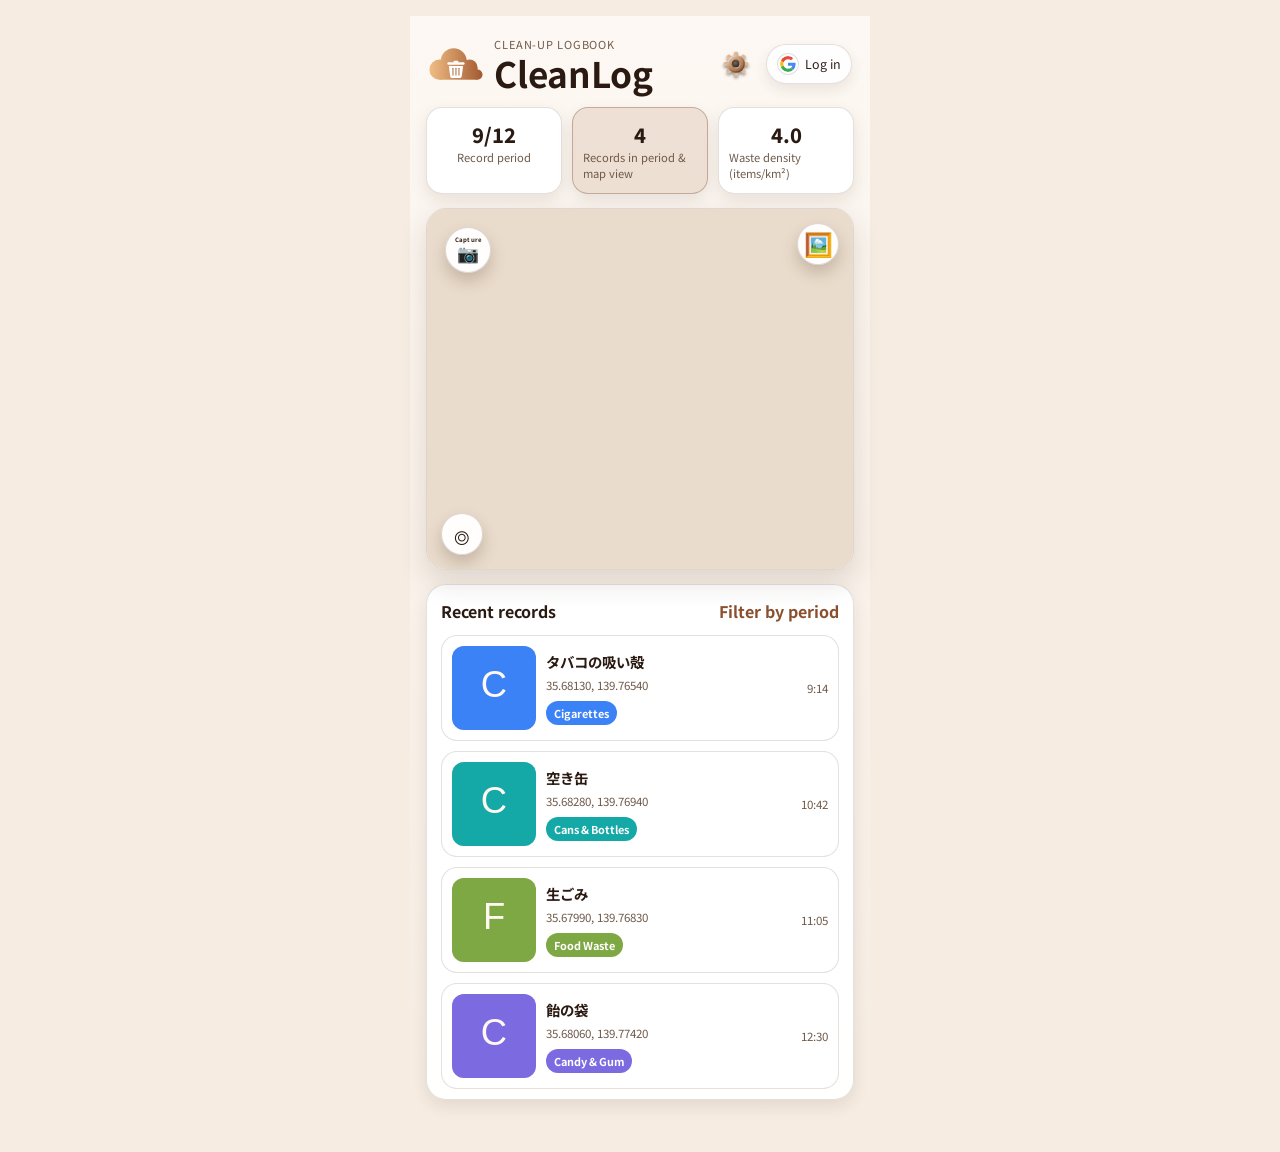
==== commit d3bf0b56: "Add a gradient cloud icon, move the logo into the header, and shrink the connected label - Unify the" ====
--- a/index.html
+++ b/index.html
@@ -19,7 +19,10 @@
     />
     <link rel="stylesheet" href="styles.css" />
     <link rel="manifest" href="manifest.json" />
+    <link rel="icon" href="icons/favicon.ico" sizes="48x48" />
+    <link rel="icon" type="image/svg+xml" href="icons/favicon.svg" sizes="any" />
     <link rel="icon" type="image/png" sizes="32x32" href="icons/icon-32.png" />
+    <link rel="icon" type="image/png" sizes="16x16" href="icons/icon-16.png" />
     <link rel="apple-touch-icon" href="icons/icon-180.png" />
     <meta name="theme-color" content="#17110e" />
     <script>
@@ -49,9 +52,12 @@
   <body>
     <div class="app-shell">
       <header class="topbar">
-        <div>
-          <p class="eyebrow">ゴミ拾い記録帳</p>
-          <h1>CleanLog</h1>
+        <div class="brand">
+          <img class="brand-logo" src="icons/favicon.svg" alt="" />
+          <div class="brand-text">
+            <p class="eyebrow">ゴミ拾い記録帳</p>
+            <h1>CleanLog</h1>
+          </div>
         </div>
         <div class="topbar-actions">
           <button id="settingsButton" class="icon-button" type="button" aria-label="設定を開く" title="設定">
--- a/styles.css
+++ b/styles.css
@@ -233,6 +233,24 @@
   text-transform: uppercase;
 }
 
+.brand {
+  display: flex;
+  align-items: center;
+  gap: 10px;
+  min-width: 0;
+}
+
+/* アプリのロゴ。アプリ説明と名前の2行のかたまりの左に置く */
+.brand-logo {
+  flex: none;
+  width: 56px;
+  height: 56px;
+}
+
+.brand-text {
+  min-width: 0;
+}
+
 h1 {
   min-width: 0;
   white-space: nowrap;
@@ -261,6 +279,13 @@
   min-width: 0;
   overflow: hidden;
   text-overflow: ellipsis;
+}
+
+/* 接続中は、「Google」と「接続中」を2行の小さい文字にする */
+#googleLoginText.connected {
+  white-space: pre-line;
+  font-size: 0.64rem;
+  line-height: 1.2;
 }
 
 .google-mark {
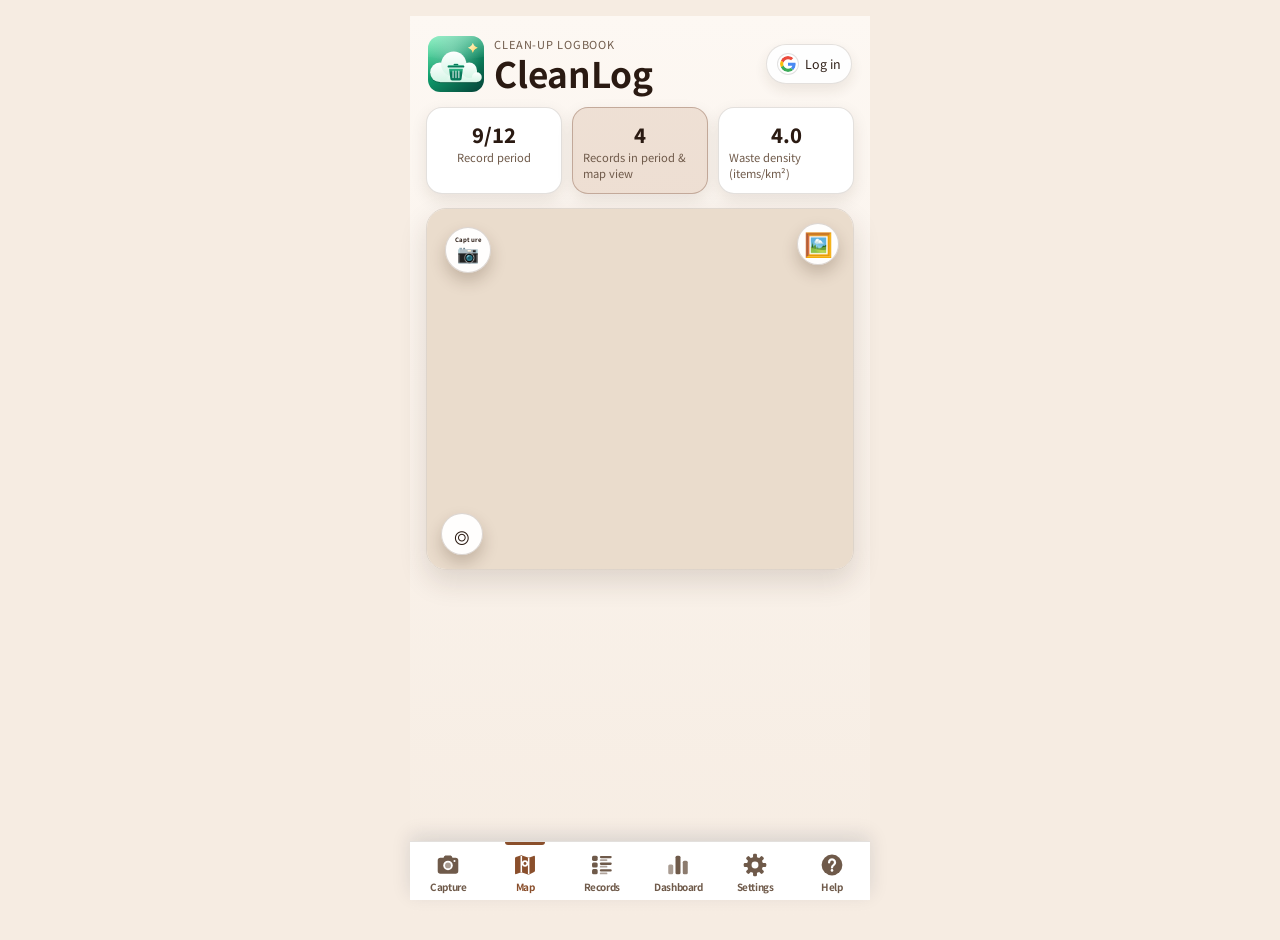
==== commit 3c8ea0bc: "下部ナビゲーション（撮影・記録／マップ／データ一覧／ダッシュボード／設定／ヘルプ）と広告ドックを追加 広告は読み出せない時に枠ごと消す。  Co-Authored-By: Claude Sonnet " ====
--- a/index.html
+++ b/index.html
@@ -110,7 +110,7 @@
         </div>
       </header>
 
-      <section class="summary-bar">
+      <section class="summary-bar" data-view="map">
         <button id="dateRangeButton" class="summary-item summary-button" type="button" aria-label="期間を選択">
           <span id="dateRangeValue" class="value">9/12</span>
           <span class="label">記録期間</span>
@@ -125,7 +125,7 @@
         </div>
       </section>
 
-      <section class="map-panel">
+      <section class="map-panel" data-view="map">
         <div id="map" aria-label="ごみ分布マップ"></div>
         <button id="addRecordButton" class="fab" type="button" aria-label="新しい記録を追加" title="新しい記録を追加">
           <span id="addRecordLabel" class="fab-label" aria-hidden="true">撮影</span>
@@ -140,13 +140,44 @@
         <input id="albumInput" class="hidden-file-input" type="file" accept="image/*" />
       </section>
 
-      <section class="list-panel">
+      <section class="list-panel view-hidden" data-view="list">
         <div class="section-header compact">
           <h2>最近の記録</h2>
           <button type="button" class="text-button">期間指定</button>
         </div>
         <div id="recordList" class="record-list" aria-live="polite"></div>
       </section>
+
+      <section class="capture-panel view-hidden" data-view="capture">
+        <div class="section-header compact">
+          <h2 id="captureTitle">撮影・記録</h2>
+        </div>
+        <p id="captureLead" class="capture-lead">写真を撮影、またはアルバムから選んで記録します。</p>
+        <button id="captureCameraButton" class="capture-big primary" type="button"><svg class="nav-icon" viewBox="0 0 24 24" aria-hidden="true"><path d="M8.2 4.6c.3-.9 1-1.4 1.9-1.4h3.8c.9 0 1.6.5 1.9 1.4l.3.8H19a2.5 2.5 0 0 1 2.5 2.5v9.6A2.5 2.5 0 0 1 19 20H5a2.5 2.5 0 0 1-2.5-2.5V7.9A2.5 2.5 0 0 1 5 5.4h2.9z" fill="currentColor"/><circle class="cut" cx="12" cy="12.4" r="4.4"/><circle cx="12" cy="12.4" r="2.7" fill="currentColor" opacity=".6"/><circle class="cut" cx="18" cy="8.3" r=".95"/></svg><span id="captureCameraLabel">撮影して記録</span></button>
+        <button id="captureAlbumButton" class="capture-big" type="button"><svg class="nav-icon" viewBox="0 0 24 24" aria-hidden="true"><rect x="2.8" y="4" width="18.4" height="16" rx="3" fill="currentColor"/><circle class="cut" cx="8.6" cy="9.6" r="1.9"/><path class="cut" d="M4.6 18.2l4.7-5.1 3.3 3.4 2.6-2.6 4.2 4.3z"/></svg><span id="captureAlbumLabel">アルバムから選ぶ</span></button>
+        <p id="captureHint" class="location-hint"></p>
+      </section>
+
+      <section class="dashboard-panel view-hidden" data-view="dashboard">
+        <div class="section-header compact">
+          <h2 id="dashTitle">ダッシュボード</h2>
+          <button id="dashPeriodButton" type="button" class="text-button">期間指定</button>
+        </div>
+        <p id="dashPeriodLabel" class="dash-period"></p>
+        <div id="dashStats" class="dash-stats"></div>
+        <div id="dashBody"></div>
+      </section>
+    </div>
+
+    <div id="bottomDock" class="bottom-dock">
+      <nav class="bottom-nav" id="bottomNav" aria-label="メニュー">
+        <button class="nav-item" type="button" data-tab="capture"><svg class="nav-icon" viewBox="0 0 24 24" aria-hidden="true"><path d="M8.2 4.6c.3-.9 1-1.4 1.9-1.4h3.8c.9 0 1.6.5 1.9 1.4l.3.8H19a2.5 2.5 0 0 1 2.5 2.5v9.6A2.5 2.5 0 0 1 19 20H5a2.5 2.5 0 0 1-2.5-2.5V7.9A2.5 2.5 0 0 1 5 5.4h2.9z" fill="currentColor"/><circle class="cut" cx="12" cy="12.4" r="4.4"/><circle cx="12" cy="12.4" r="2.7" fill="currentColor" opacity=".6"/><circle class="cut" cx="18" cy="8.3" r=".95"/></svg><span id="navCaptureLabel">撮影・記録</span></button>
+        <button class="nav-item active" type="button" data-tab="map" aria-current="page"><svg class="nav-icon" viewBox="0 0 24 24" aria-hidden="true"><path d="M2.8 5.8c0-.5.3-.9.8-1.1L8.6 3l6.8 2.2 4.6-1.6c.6-.2 1.2.2 1.2.9v12.9c0 .5-.3.9-.8 1.1L15.4 21l-6.8-2.2-4.6 1.6c-.6.2-1.2-.2-1.2-.9z" fill="currentColor"/><path class="cutline" d="M8.6 3.6v14.9M15.4 5.6v14.9" stroke-width="1.4"/><circle class="cut" cx="12" cy="10.6" r="2.9"/><circle cx="12" cy="10.6" r="1.3" fill="currentColor"/></svg><span id="navMapLabel">マップ</span></button>
+        <button class="nav-item" type="button" data-tab="list"><svg class="nav-icon" viewBox="0 0 24 24" aria-hidden="true"><g fill="currentColor"><rect x="2.8" y="3.4" width="5.2" height="4.8" rx="1.4"/><rect x="10" y="3.6" width="11" height="2.1" rx="1.05"/><rect x="10" y="6.6" width="7" height="1.6" rx=".8" opacity=".55"/><rect x="2.8" y="9.6" width="5.2" height="4.8" rx="1.4"/><rect x="10" y="9.8" width="11" height="2.1" rx="1.05"/><rect x="10" y="12.8" width="7" height="1.6" rx=".8" opacity=".55"/><rect x="2.8" y="15.8" width="5.2" height="4.8" rx="1.4"/><rect x="10" y="16" width="11" height="2.1" rx="1.05"/><rect x="10" y="19" width="7" height="1.6" rx=".8" opacity=".55"/></g></svg><span id="navListLabel">データ一覧</span></button>
+        <button class="nav-item" type="button" data-tab="dashboard"><svg class="nav-icon" viewBox="0 0 24 24" aria-hidden="true"><g fill="currentColor"><rect x="3" y="11.5" width="4.6" height="9" rx="1.4" opacity=".6"/><rect x="9.7" y="3.5" width="4.6" height="17" rx="1.4"/><rect x="16.4" y="8" width="4.6" height="12.5" rx="1.4" opacity=".8"/></g></svg><span id="navDashLabel">ダッシュボード</span></button>
+        <button class="nav-item" type="button" id="navSettings"><svg class="nav-icon" viewBox="0 0 24 24" aria-hidden="true"><g fill="currentColor"><rect x="10.2" y="1.6" width="3.6" height="5.4" rx="1.1"/><rect x="10.2" y="1.6" width="3.6" height="5.4" rx="1.1" transform="rotate(45 12 12)"/><rect x="10.2" y="1.6" width="3.6" height="5.4" rx="1.1" transform="rotate(90 12 12)"/><rect x="10.2" y="1.6" width="3.6" height="5.4" rx="1.1" transform="rotate(135 12 12)"/><rect x="10.2" y="1.6" width="3.6" height="5.4" rx="1.1" transform="rotate(180 12 12)"/><rect x="10.2" y="1.6" width="3.6" height="5.4" rx="1.1" transform="rotate(225 12 12)"/><rect x="10.2" y="1.6" width="3.6" height="5.4" rx="1.1" transform="rotate(270 12 12)"/><rect x="10.2" y="1.6" width="3.6" height="5.4" rx="1.1" transform="rotate(315 12 12)"/><circle cx="12" cy="12" r="7.4"/></g><circle class="cut" cx="12" cy="12" r="3.2"/></svg><span id="navSettingsLabel">設定</span></button>
+        <a class="nav-item" id="navHelp" href="help.html" target="_blank" rel="noopener"><svg class="nav-icon" viewBox="0 0 24 24" aria-hidden="true"><circle cx="12" cy="12" r="9.6" fill="currentColor"/><path class="cutline" d="M9.3 9.6a2.75 2.75 0 1 1 4.3 2.25c-.95.65-1.6 1.15-1.6 2.35" stroke-width="2.1" stroke-linecap="round"/><circle class="cut" cx="12" cy="17" r="1.2"/></svg><span id="navHelpLabel">ヘルプ</span></a>
+      </nav>
     </div>
 
     <aside id="detailSheet" class="detail-sheet hidden" aria-live="polite" aria-label="記録詳細">
@@ -246,6 +277,7 @@
         </div>
 
         <p id="accountModalEmail" class="account-email"></p>
+        <p id="accountSharedNote" class="account-shared"></p>
 
         <div class="account-actions">
           <button id="switchAccountButton" type="button" class="secondary-button">アカウントを切り替え</button>
@@ -288,6 +320,14 @@
           </div>
           <button id="closeSettingsModal" type="button" class="close-detail" aria-label="設定を閉じる">×</button>
         </div>
+
+        <a id="helpCard" class="help-card" href="help.html" target="_blank" rel="noopener">
+          <span class="help-mark" aria-hidden="true">?</span>
+          <span>
+            <strong id="helpCardTitle">使い方（ヘルプ）</strong><br />
+            <span id="helpCardSub" class="help-sub">撮影・地図・エクスポート・端末の管理などの説明</span>
+          </span>
+        </a>
 
         <section class="settings-section language-section" aria-labelledby="languageSettingsTitle">
           <div class="section-header compact">
@@ -329,6 +369,27 @@
           </label>
           <button type="submit" class="primary-button">種類を追加</button>
         </form>
+
+        <section class="settings-section export-section" aria-labelledby="exportSettingsTitle">
+          <h4 id="exportSettingsTitle">データのエクスポート</h4>
+          <p id="exportHelp" class="export-help">記録を Excel ファイル・写真・データ（JSON）にまとめて書き出します。Google Drive の CleanLog フォルダーの中に書き出しごとのフォルダーを作って保存するか、この端末に ZIP でダウンロードできます。</p>
+          <div class="export-buttons">
+            <button id="exportDriveButton" type="button" class="primary-button" disabled>Google Drive に保存</button>
+            <button id="exportDeviceButton" type="button" class="secondary-button" disabled>この端末にダウンロード（ZIP）</button>
+          </div>
+          <p id="exportNote" class="export-note"></p>
+          <p id="exportStatus" class="export-status" role="status"></p>
+        </section>
+
+        <section class="settings-section devices-section" aria-labelledby="devicesSettingsTitle">
+          <h4 id="devicesSettingsTitle">登録済みの端末（最大20台）</h4>
+          <p id="devicesHelp" class="devices-help">この共有アカウントで使っている端末です。使わなくなった端末を解除すると、新しい端末を登録できます（解除した端末が保存した記録は残ります）。</p>
+          <p id="devicesNote" class="devices-note"></p>
+          <button id="devicesLoadButton" type="button" class="secondary-button" disabled>一覧を表示</button>
+          <p id="devicesCount" class="devices-count"></p>
+          <ul id="devicesList" class="devices-list"></ul>
+          <p id="devicesStatus" class="devices-status" role="status"></p>
+        </section>
 
         <section class="settings-section install-section" aria-labelledby="installSettingsTitle">
           <h4 id="installSettingsTitle">デバイスへのインストール方法</h4>
@@ -362,6 +423,9 @@
       crossorigin=""
     ></script>
     <script src="https://cdn.jsdelivr.net/npm/exifr@7.1.3/dist/lite.umd.js"></script>
+    <script src="devices.js"></script>
+    <script src="export.js"></script>
+    <script src="ads.js"></script>
     <script src="app.js"></script>
   </body>
 </html>
--- a/styles.css
+++ b/styles.css
@@ -281,6 +281,30 @@
   text-overflow: ellipsis;
 }
 
+/* オンラインで Google につながっている間: 縁を緑にして、1秒周期でふわっと光らせる */
+.google-button.google-button-live {
+  border-color: #22c55e;
+  animation: live-glow 1s ease-in-out infinite;
+}
+
+@keyframes live-glow {
+  0%,
+  100% {
+    box-shadow: var(--shadow-sm), 0 0 0 0 rgba(34, 197, 94, 0.15);
+  }
+  50% {
+    box-shadow: var(--shadow-sm), 0 0 10px 3px rgba(34, 197, 94, 0.75);
+  }
+}
+
+@media (prefers-reduced-motion: reduce) {
+  /* 動きを減らす設定の端末では、点滅させず緑の縁だけにする */
+  .google-button.google-button-live {
+    animation: none;
+    box-shadow: var(--shadow-sm), 0 0 0 2px rgba(34, 197, 94, 0.5);
+  }
+}
+
 /* 接続中は、「Google」と「接続中」を2行の小さい文字にする */
 #googleLoginText.connected {
   white-space: pre-line;
@@ -1241,3 +1265,446 @@
     height: 20px;
   }
 }
+
+/* データのエクスポート（設定画面） */
+.export-section {
+  margin-top: 16px;
+}
+
+.export-section h4 {
+  margin: 0;
+  font-size: 0.95rem;
+}
+
+.export-help,
+.export-note,
+.export-status {
+  margin: 8px 0 0;
+  color: var(--muted);
+  font-size: 0.82rem;
+  overflow-wrap: anywhere;
+}
+
+.export-note:empty,
+.export-status:empty {
+  display: none;
+}
+
+.export-buttons {
+  display: flex;
+  flex-wrap: wrap;
+  gap: 8px;
+  margin-top: 10px;
+}
+
+.export-buttons button {
+  flex: 1 1 auto;
+  margin-top: 0;
+}
+
+.export-buttons button:disabled {
+  opacity: 0.55;
+  cursor: not-allowed;
+}
+
+.export-status a {
+  color: var(--green-strong);
+  font-weight: 700;
+}
+
+.export-status.error {
+  color: #c0453c;
+}
+
+/* 登録済みの端末（設定画面） */
+.devices-section {
+  margin-top: 16px;
+}
+
+.devices-section h4 {
+  margin: 0;
+  font-size: 0.95rem;
+}
+
+.devices-help,
+.devices-count,
+.devices-status,
+.account-shared {
+  margin: 8px 0 0;
+  color: var(--muted);
+  font-size: 0.82rem;
+  overflow-wrap: anywhere;
+}
+
+.devices-note {
+  margin: 8px 0 0;
+  padding: 8px 10px;
+  border-radius: 10px;
+  background: rgba(192, 69, 60, 0.14);
+  color: #c0453c;
+  font-size: 0.82rem;
+  font-weight: 700;
+}
+
+.devices-note:empty,
+.devices-status:empty,
+.devices-count:empty,
+.account-shared:empty {
+  display: none;
+}
+
+.devices-section .secondary-button {
+  margin-top: 10px;
+  width: 100%;
+}
+
+.devices-list {
+  list-style: none;
+  margin: 8px 0 0;
+  padding: 0;
+}
+
+.devices-item {
+  display: flex;
+  align-items: center;
+  justify-content: space-between;
+  gap: 10px;
+  padding: 10px 0;
+  border-top: 1px solid var(--line);
+}
+
+.devices-info {
+  min-width: 0;
+}
+
+.devices-name {
+  font-weight: 700;
+  font-size: 0.9rem;
+}
+
+.devices-sub {
+  color: var(--muted);
+  font-size: 0.75rem;
+  overflow-wrap: anywhere;
+}
+
+.devices-badge {
+  display: inline-block;
+  margin-left: 4px;
+  padding: 1px 8px;
+  border-radius: 999px;
+  background: var(--panel-strong);
+  color: var(--muted);
+  font-size: 0.7rem;
+  font-weight: 700;
+}
+
+.devices-badge.warn {
+  background: rgba(192, 69, 60, 0.18);
+  color: #c0453c;
+}
+
+.devices-remove {
+  flex: none;
+  padding: 6px 12px;
+  border: 1px solid #c0453c;
+  border-radius: 10px;
+  background: transparent;
+  color: #c0453c;
+  font-weight: 700;
+  cursor: pointer;
+}
+
+.devices-status.error {
+  color: #c0453c;
+}
+
+/* 設定画面の先頭の、ヘルプへのリンク */
+.help-card {
+  display: flex;
+  align-items: center;
+  gap: 12px;
+  margin-top: 12px;
+  padding: 12px 14px;
+  border: 1px solid var(--line);
+  border-radius: 14px;
+  background: var(--panel-strong);
+  color: var(--text);
+  text-decoration: none;
+}
+
+.help-mark {
+  flex: none;
+  display: inline-flex;
+  align-items: center;
+  justify-content: center;
+  width: 32px;
+  height: 32px;
+  border-radius: 50%;
+  background: linear-gradient(135deg, var(--green), var(--green-strong));
+  color: #fff;
+  font-weight: 800;
+}
+
+.help-sub {
+  color: var(--muted);
+  font-size: 0.78rem;
+}
+
+/* 画面の下の広告（ads.js に AdSense の ID を入れた時だけ表示される） */
+.ad-banner {
+  margin-top: auto;
+  min-height: 50px;
+  max-height: 100px;
+  text-align: center;
+  overflow: hidden;
+}
+
+.ad-banner ins {
+  display: block;
+  max-height: 100px;
+}
+
+/* 下のナビゲーション（広告 + ボタン 5 つ）。広告は、表示される時だけ場所を取る */
+.view-hidden {
+  display: none !important;
+}
+
+.app-shell {
+  padding-bottom: calc(var(--dock-h, 64px) + 16px);
+}
+
+.bottom-dock {
+  --dock-bg: var(--surface);
+  position: fixed;
+  left: 50%;
+  bottom: 0;
+  transform: translateX(-50%);
+  width: min(100%, 460px);
+  z-index: 1050;
+  background: var(--dock-bg);
+  border-top: 1px solid var(--line);
+  box-shadow: 0 -6px 18px rgba(15, 30, 60, 0.12);
+  padding-bottom: env(safe-area-inset-bottom);
+}
+
+.bottom-dock .ad-banner {
+  margin: 0;
+  min-height: 0;
+  border-bottom: 1px solid var(--line);
+}
+
+.bottom-dock .ad-banner:not(:has(ins[data-ad-status="filled"])) {
+  border-bottom: 0;
+}
+
+.ad-banner ins[data-ad-status="unfilled"] {
+  display: none !important;
+}
+
+.bottom-nav {
+  display: grid;
+  grid-template-columns: repeat(6, minmax(0, 1fr));
+}
+
+.nav-item {
+  position: relative;
+  appearance: none;
+  border: 0;
+  background: transparent;
+  color: var(--muted);
+  display: flex;
+  flex-direction: column;
+  align-items: center;
+  justify-content: center;
+  gap: 3px;
+  min-height: 58px;
+  padding: 8px 1px 6px;
+  font-size: clamp(0.54rem, 2.5vw, 0.62rem);
+  font-weight: 700;
+  letter-spacing: -0.04em;
+  line-height: 1.2;
+  text-decoration: none;
+  white-space: nowrap;
+  cursor: pointer;
+  -webkit-tap-highlight-color: transparent;
+}
+
+.nav-item .nav-icon {
+  width: 26px;
+  height: 26px;
+}
+
+.nav-icon .cut {
+  fill: var(--dock-bg);
+}
+
+.nav-icon .cutline {
+  fill: none;
+  stroke: var(--dock-bg);
+}
+
+.nav-item.active {
+  color: var(--link);
+}
+
+.nav-item.active::before {
+  content: "";
+  position: absolute;
+  top: 0;
+  left: 24%;
+  right: 24%;
+  height: 3px;
+  border-radius: 0 0 3px 3px;
+  background: var(--link);
+}
+
+.nav-item:focus-visible {
+  outline: 2px solid var(--link);
+  outline-offset: -2px;
+}
+
+/* ナビの「設定」があるので、上のバーの歯車は隠す */
+.topbar-actions #settingsButton {
+  display: none;
+}
+
+/* 撮影・記録 */
+.capture-panel {
+  background: var(--surface-glass);
+  border: 1px solid var(--line);
+  border-radius: var(--panel-radius);
+  padding: 14px 14px 16px;
+  box-shadow: var(--shadow-sm);
+}
+
+.capture-lead {
+  margin: 0 0 14px;
+  font-size: 0.85rem;
+  color: var(--muted);
+}
+
+.capture-big {
+  display: flex;
+  align-items: center;
+  justify-content: center;
+  gap: 10px;
+  width: 100%;
+  margin-bottom: 10px;
+  padding: 18px 14px;
+  border: 1px solid var(--line);
+  border-radius: 16px;
+  background: var(--panel);
+  color: var(--text);
+  font-size: 1.05rem;
+  font-weight: 800;
+  box-shadow: var(--shadow-sm);
+  cursor: pointer;
+}
+
+.capture-big.primary {
+  border-color: transparent;
+  background: linear-gradient(135deg, var(--green) 0%, var(--green-strong) 100%);
+  color: #ffffff;
+}
+
+.capture-big .nav-icon {
+  width: 30px;
+  height: 30px;
+}
+
+.capture-big .cut {
+  fill: var(--panel);
+}
+
+.capture-big.primary .cut {
+  fill: var(--green-strong);
+}
+
+/* ダッシュボード */
+.dashboard-panel {
+  background: var(--surface-glass);
+  border: 1px solid var(--line);
+  border-radius: var(--panel-radius);
+  padding: 14px 14px 16px;
+  box-shadow: var(--shadow-sm);
+}
+
+.dash-period {
+  margin: -2px 0 12px;
+  font-size: 0.78rem;
+  color: var(--muted);
+}
+
+.dash-stats {
+  display: grid;
+  grid-template-columns: repeat(2, minmax(0, 1fr));
+  gap: 10px;
+}
+
+.dash-stat {
+  background: var(--panel);
+  border: 1px solid var(--line);
+  border-radius: 16px;
+  padding: 12px 10px;
+  display: flex;
+  flex-direction: column;
+  align-items: center;
+  box-shadow: var(--shadow-sm);
+}
+
+.dash-heading {
+  margin: 18px 0 8px;
+  font-size: 0.9rem;
+}
+
+.dash-row {
+  display: grid;
+  grid-template-columns: minmax(0, 110px) minmax(0, 1fr) 30px;
+  align-items: center;
+  gap: 8px;
+  margin-bottom: 7px;
+  font-size: 0.8rem;
+}
+
+.dash-name {
+  display: flex;
+  align-items: center;
+  gap: 6px;
+  min-width: 0;
+  overflow: hidden;
+  text-overflow: ellipsis;
+  white-space: nowrap;
+}
+
+.dash-name i {
+  flex: none;
+  width: 10px;
+  height: 10px;
+  border-radius: 50%;
+}
+
+.dash-bar {
+  height: 10px;
+  border-radius: 5px;
+  background: var(--panel-strong);
+  overflow: hidden;
+}
+
+.dash-bar > span {
+  display: block;
+  height: 100%;
+  border-radius: 5px;
+}
+
+.dash-count {
+  text-align: right;
+  font-weight: 700;
+}
+
+.dash-empty {
+  margin: 18px 0 4px;
+  text-align: center;
+  color: var(--muted);
+  font-size: 0.85rem;
+}
